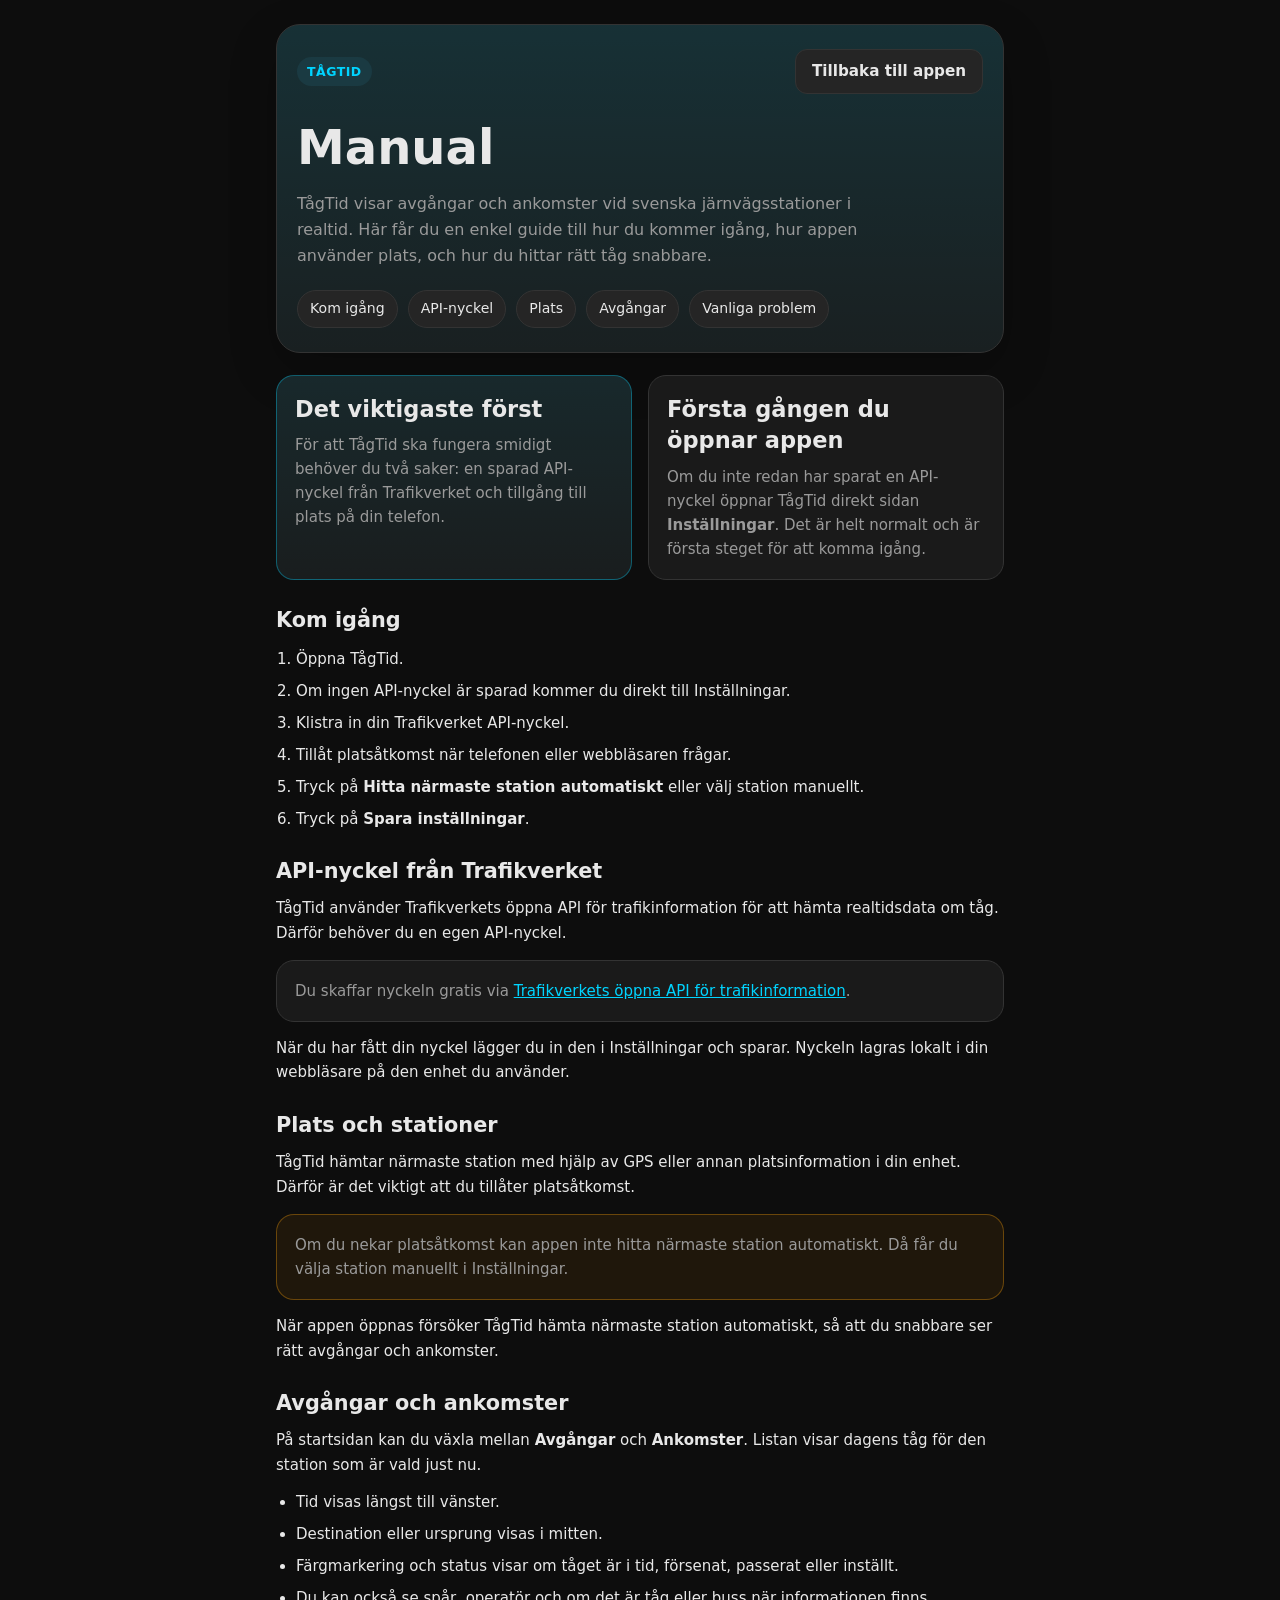
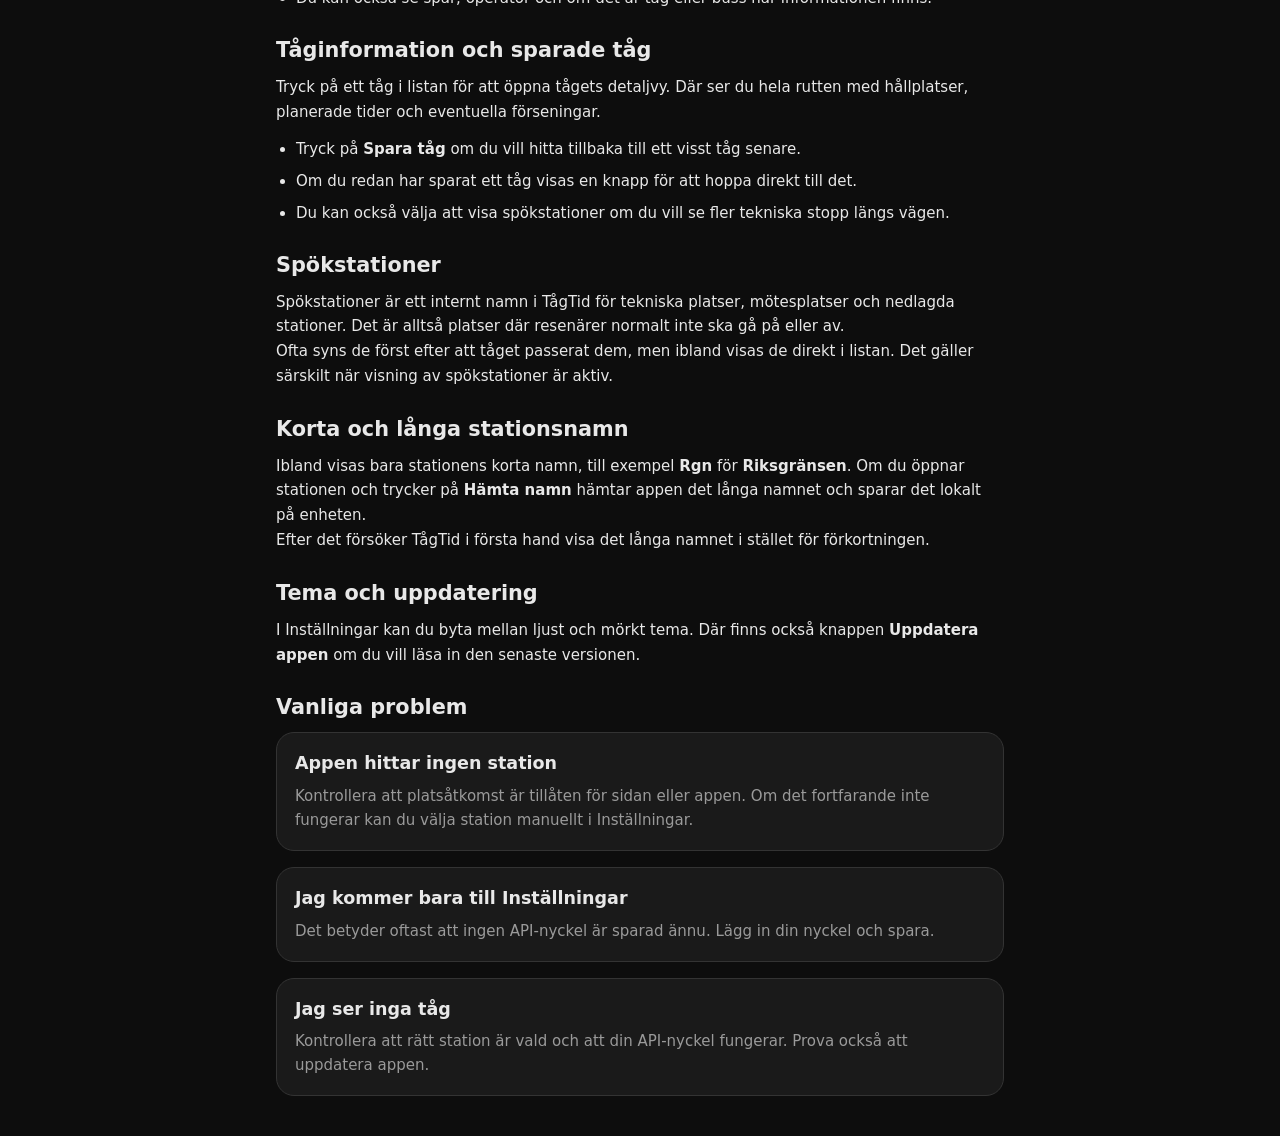
==== manual.html @ 36057214 "Add user manual" ====
<!DOCTYPE html>
<html lang="sv" data-theme="dark">
<head>
  <meta charset="UTF-8">
  <meta name="viewport" content="width=device-width, initial-scale=1, viewport-fit=cover">
  <meta name="theme-color" content="#0d0d0d">
  <meta name="apple-mobile-web-app-capable" content="yes">
  <meta name="apple-mobile-web-app-status-bar-style" content="black-translucent">
  <meta name="apple-mobile-web-app-title" content="TågTid Manual">
  <meta name="description" content="Manual för TågTid">
  <title>TågTid Manual</title>
  <link rel="manifest" href="manifest.json">
  <link rel="icon" href="icons/icon-512.png" type="image/png">
  <link rel="apple-touch-icon" href="icons/apple-touch-icon.png">
  <link rel="stylesheet" href="css/main.css">
</head>
<body class="manual-page">
  <div class="manual-shell">
    <header class="manual-hero">
      <div class="manual-hero-top">
        <span class="manual-kicker">TågTid</span>
        <a class="btn btn-secondary manual-back" href="index.html#/">Tillbaka till appen</a>
      </div>

      <div class="manual-hero-copy">
        <h1>Manual</h1>
        <p>
          TågTid visar avgångar och ankomster vid svenska järnvägsstationer i realtid.
          Här får du en enkel guide till hur du kommer igång, hur appen använder plats,
          och hur du hittar rätt tåg snabbare.
        </p>
      </div>

      <nav class="manual-jump-links" aria-label="Snabblänkar">
        <a href="#kom-igang">Kom igång</a>
        <a href="#api-nyckel">API-nyckel</a>
        <a href="#plats">Plats</a>
        <a href="#avgangar">Avgångar</a>
        <a href="#problem">Vanliga problem</a>
      </nav>
    </header>

    <main class="manual-content">
      <section class="manual-grid">
        <article class="manual-card manual-card-accent">
          <h2>Det viktigaste först</h2>
          <p>
            För att TågTid ska fungera smidigt behöver du två saker:
            en sparad API-nyckel från Trafikverket och tillgång till plats på din telefon.
          </p>
        </article>

        <article class="manual-card">
          <h2>Första gången du öppnar appen</h2>
          <p>
            Om du inte redan har sparat en API-nyckel öppnar TågTid direkt sidan
            <strong>Inställningar</strong>. Det är helt normalt och är första steget för att komma igång.
          </p>
        </article>
      </section>

      <section id="kom-igang" class="manual-section">
        <h2>Kom igång</h2>
        <ol class="manual-steps">
          <li>Öppna TågTid.</li>
          <li>Om ingen API-nyckel är sparad kommer du direkt till Inställningar.</li>
          <li>Klistra in din Trafikverket API-nyckel.</li>
          <li>Tillåt platsåtkomst när telefonen eller webbläsaren frågar.</li>
          <li>Tryck på <strong>Hitta närmaste station automatiskt</strong> eller välj station manuellt.</li>
          <li>Tryck på <strong>Spara inställningar</strong>.</li>
        </ol>
      </section>

      <section id="api-nyckel" class="manual-section">
        <h2>API-nyckel från Trafikverket</h2>
        <p>
          TågTid använder Trafikverkets öppna API för trafikinformation för att hämta realtidsdata om tåg.
          Därför behöver du en egen API-nyckel.
        </p>
        <div class="manual-note">
          <p>
            Du skaffar nyckeln gratis via
            <a href="https://www.trafikverket.se/e-tjanster/trafikverkets-oppna-api-for-trafikinformation/" target="_blank" rel="noopener">Trafikverkets öppna API för trafikinformation</a>.
          </p>
        </div>
        <p>
          När du har fått din nyckel lägger du in den i Inställningar och sparar.
          Nyckeln lagras lokalt i din webbläsare på den enhet du använder.
        </p>
      </section>

      <section id="plats" class="manual-section">
        <h2>Plats och stationer</h2>
        <p>
          TågTid hämtar närmaste station med hjälp av GPS eller annan platsinformation i din enhet.
          Därför är det viktigt att du tillåter platsåtkomst.
        </p>
        <div class="manual-note manual-note-warn">
          <p>
            Om du nekar platsåtkomst kan appen inte hitta närmaste station automatiskt.
            Då får du välja station manuellt i Inställningar.
          </p>
        </div>
        <p>
          När appen öppnas försöker TågTid hämta närmaste station automatiskt,
          så att du snabbare ser rätt avgångar och ankomster.
        </p>
      </section>

      <section id="avgangar" class="manual-section">
        <h2>Avgångar och ankomster</h2>
        <p>
          På startsidan kan du växla mellan <strong>Avgångar</strong> och <strong>Ankomster</strong>.
          Listan visar dagens tåg för den station som är vald just nu.
        </p>
        <ul class="manual-list">
          <li>Tid visas längst till vänster.</li>
          <li>Destination eller ursprung visas i mitten.</li>
          <li>Färgmarkering och status visar om tåget är i tid, försenat, passerat eller inställt.</li>
          <li>Du kan också se spår, operatör och om det är tåg eller buss när informationen finns.</li>
        </ul>
      </section>

      <section id="tag-info" class="manual-section">
        <h2>Tåginformation och sparade tåg</h2>
        <p>
          Tryck på ett tåg i listan för att öppna tågets detaljvy. Där ser du hela rutten med hållplatser,
          planerade tider och eventuella förseningar.
        </p>
        <ul class="manual-list">
          <li>Tryck på <strong>Spara tåg</strong> om du vill hitta tillbaka till ett visst tåg senare.</li>
          <li>Om du redan har sparat ett tåg visas en knapp för att hoppa direkt till det.</li>
          <li>Du kan också välja att visa spökstationer om du vill se fler tekniska stopp längs vägen.</li>
        </ul>
      </section>

      <section id="spokstationer" class="manual-section">
        <h2>Spökstationer</h2>
        <p>
          Spökstationer är ett internt namn i TågTid för tekniska platser, mötesplatser och nedlagda stationer.
          Det är alltså platser där resenärer normalt inte ska gå på eller av.
        </p>
        <p>
          Ofta syns de först efter att tåget passerat dem, men ibland visas de direkt i listan.
          Det gäller särskilt när visning av spökstationer är aktiv.
        </p>
      </section>

      <section id="stationsnamn" class="manual-section">
        <h2>Korta och långa stationsnamn</h2>
        <p>
          Ibland visas bara stationens korta namn, till exempel <strong>Rgn</strong> för <strong>Riksgränsen</strong>.
          Om du öppnar stationen och trycker på <strong>Hämta namn</strong> hämtar appen det långa namnet
          och sparar det lokalt på enheten.
        </p>
        <p>
          Efter det försöker TågTid i första hand visa det långa namnet i stället för förkortningen.
        </p>
      </section>

      <section id="tema" class="manual-section">
        <h2>Tema och uppdatering</h2>
        <p>
          I Inställningar kan du byta mellan ljust och mörkt tema. Där finns också knappen
          <strong>Uppdatera appen</strong> om du vill läsa in den senaste versionen.
        </p>
      </section>

      <section id="problem" class="manual-section">
        <h2>Vanliga problem</h2>
        <div class="manual-faq">
          <article class="manual-card">
            <h3>Appen hittar ingen station</h3>
            <p>
              Kontrollera att platsåtkomst är tillåten för sidan eller appen.
              Om det fortfarande inte fungerar kan du välja station manuellt i Inställningar.
            </p>
          </article>

          <article class="manual-card">
            <h3>Jag kommer bara till Inställningar</h3>
            <p>
              Det betyder oftast att ingen API-nyckel är sparad ännu. Lägg in din nyckel och spara.
            </p>
          </article>

          <article class="manual-card">
            <h3>Jag ser inga tåg</h3>
            <p>
              Kontrollera att rätt station är vald och att din API-nyckel fungerar. Prova också att uppdatera appen.
            </p>
          </article>
        </div>
      </section>
    </main>
  </div>
</body>
</html>
---- css/main.css ----
/* --- Custom properties — dark theme default (inspirerat av dark-theme.css) --- */
:root {
  --bg: #0d0d0d;
  --surface: #1a1a1a;
  --surface2: #252525;
  --ink: #e8e8e8;
  --muted: #9a9a9a;
  --border: #333333;
  --accent: #00d4ff;
  --accent-soft: #1a3a42;
  --green: #22c55e;
  --yellow: #f59e0b;
  --red: #ef4444;
  --radius: 12px;
  --header-h: 56px;
}

[data-theme="light"] {
  --bg: #f0f2f5;
  --surface: #ffffff;
  --surface2: #e8eaed;
  --ink: #1a1a1a;
  --muted: #666666;
  --border: #e0e0e0;
  --accent: #0099bb;
  --accent-soft: #dff4fb;
  --green: #16a34a;
  --yellow: #d97706;
  --red: #dc2626;
}

/* --- Reset --- */
*, *::before, *::after { box-sizing: border-box; margin: 0; padding: 0; }
html, body { height: 100%; }

body {
  font-family: "Segoe UI", system-ui, sans-serif;
  background: var(--bg);
  color: var(--ink);
  font-size: 15px;
  line-height: 1.4;
  -webkit-font-smoothing: antialiased;
}

/* --- App shell --- */
#app {
  display: flex;
  flex-direction: column;
  height: 100dvh;
  max-width: 640px;
  margin: 0 auto;
}

/* --- Header --- */
#app-header {
  display: flex;
  align-items: center;
  gap: 8px;
  height: var(--header-h);
  padding: 0 12px;
  background: var(--surface);
  border-bottom: 1px solid var(--border);
  flex-shrink: 0;
}

#header-title {
  flex: 1;
  font-size: 1.1rem;
  font-weight: 600;
  color: var(--accent);
  overflow: hidden;
  text-overflow: ellipsis;
  white-space: nowrap;
}

.icon-btn {
  background: none;
  border: none;
  color: var(--accent);
  cursor: pointer;
  padding: 8px;
  border-radius: 8px;
  display: flex;
  align-items: center;
  justify-content: center;
  flex-shrink: 0;
  transition: background 0.15s;
}
.icon-btn:hover { background: var(--accent-soft); }
.icon-btn[hidden] { display: none; }

/* --- Views --- */
main {
  flex: 1;
  overflow: hidden;
  position: relative;
}
.view {
  display: none;
  flex-direction: column;
  height: 100%;
  overflow-y: auto;
}
.view.active { display: flex; }

/* --- Tabs --- */
.tabs {
  display: flex;
  background: var(--surface);
  border-bottom: 1px solid var(--border);
  flex-shrink: 0;
}
.tab {
  flex: 1;
  padding: 13px 8px;
  background: none;
  border: none;
  border-bottom: 3px solid transparent;
  color: var(--muted);
  font-size: 0.95rem;
  font-weight: 500;
  cursor: pointer;
  transition: color 0.15s, border-color 0.15s;
  font-family: inherit;
}
.tab.active {
  color: var(--accent);
  border-bottom-color: var(--accent);
}

/* --- Ghost station bar --- */
.ghost-bar {
  display: flex;
  align-items: center;
  gap: 8px;
  padding: 6px 14px;
  background: var(--surface);
  border-bottom: 1px solid var(--border);
  flex-shrink: 0;
}
.btn-ghost {
  background: none;
  border: 1px solid var(--border);
  border-radius: 20px;
  color: var(--muted);
  font-size: 0.78rem;
  font-weight: 600;
  padding: 3px 10px;
  cursor: pointer;
  font-family: inherit;
  transition: color 0.15s, border-color 0.15s, background 0.15s;
}
.btn-ghost:hover { border-color: var(--accent); color: var(--accent); }
.btn-ghost.ghost-active {
  border-color: var(--accent);
  color: var(--accent);
  background: var(--accent-soft);
}
.ghost-info {
  width: 18px;
  height: 18px;
  border-radius: 50%;
  border: 1px solid var(--muted);
  color: var(--muted);
  font-size: 0.72rem;
  font-weight: 700;
  display: flex;
  align-items: center;
  justify-content: center;
  cursor: help;
  flex-shrink: 0;
  position: relative;
}
.ghost-info:hover::after {
  content: attr(title);
  position: absolute;
  top: calc(100% + 6px);
  left: 0;
  background: var(--surface2);
  border: 1px solid var(--border);
  border-radius: 8px;
  padding: 8px 12px;
  font-size: 0.8rem;
  color: var(--ink);
  white-space: normal;
  width: 240px;
  line-height: 1.4;
  z-index: 30;
  box-shadow: 0 4px 16px rgba(0,0,0,0.3);
  font-weight: 400;
}

/* --- Train list --- */
#train-list {
  list-style: none;
  flex: 1;
}

.train-item {
  display: grid;
  grid-template-columns: 58px 1fr auto;
  align-items: center;
  gap: 10px;
  padding: 12px 16px;
  border-bottom: 1px solid var(--border);
  border-left: 4px solid transparent;
  cursor: pointer;
  transition: background 0.1s;
}
.train-item:hover { background: var(--surface2); }
.train-item:active { background: var(--surface); }

.train-item[data-status="ontime"]    { border-left-color: var(--green); }
.train-item[data-status="delayed"]   { border-left-color: var(--yellow); }
.train-item[data-status="cancelled"] { border-left-color: var(--red); opacity: 0.6; }
.train-item[data-status="passed"]    { border-left-color: var(--muted); opacity: 0.45; }

.train-time {
  font-size: 1.15rem;
  font-weight: 700;
  font-variant-numeric: tabular-nums;
  color: var(--ink);
  line-height: 1;
}
.train-info {
  display: flex;
  flex-direction: column;
  gap: 3px;
  min-width: 0;
}
.train-id {
  font-size: 0.78rem;
  color: var(--muted);
  font-weight: 500;
}
.train-dir {
  font-size: 0.95rem;
  font-weight: 500;
  overflow: hidden;
  text-overflow: ellipsis;
  white-space: nowrap;
}
.train-status { text-align: right; }

/* --- Status badges --- */
.badge {
  display: inline-block;
  padding: 3px 8px;
  border-radius: 20px;
  font-size: 0.76rem;
  font-weight: 600;
  white-space: nowrap;
}
.badge.ontime    { background: rgba(34,197,94,.15);  color: var(--green); }
.badge.delayed   { background: rgba(245,158,11,.15); color: var(--yellow); }
.badge.cancelled { background: rgba(239,68,68,.15);  color: var(--red); }
.badge.passed    { background: rgba(154,154,154,.15);color: var(--muted); }

/* --- Last updated bar --- */
#last-updated {
  padding: 7px 16px;
  font-size: 0.78rem;
  color: var(--muted);
  text-align: center;
  border-top: 1px solid var(--border);
  flex-shrink: 0;
}

/* --- Train detail view --- */
#train-detail-header {
  padding: 16px;
  background: var(--surface);
  border-bottom: 1px solid var(--border);
  flex-shrink: 0;
}
.detail-train-id {
  font-size: 0.82rem;
  color: var(--muted);
  margin-bottom: 4px;
}
.detail-route {
  font-size: 1.05rem;
  font-weight: 600;
}

/* --- Stop list --- */
#train-stops {
  list-style: none;
  padding: 8px 0;
  flex: 1;
}

.stop-item {
  display: grid;
  grid-template-columns: 40px 1fr auto;
  align-items: center;
  gap: 4px;
  padding: 10px 16px;
  position: relative;
}
/* Connecting line */
.stop-item::before {
  content: '';
  position: absolute;
  left: 27px;
  top: 0;
  bottom: 0;
  width: 2px;
  background: var(--border);
}
.stop-item:first-child::before { top: 50%; }
.stop-item:last-child::before  { bottom: 50%; }

.stop-dot {
  width: 12px;
  height: 12px;
  border-radius: 50%;
  border: 2px solid var(--accent);
  background: var(--bg);
  z-index: 1;
  justify-self: center;
}
.stop-item.passed .stop-dot    { background: var(--accent); }
.stop-item.delayed .stop-dot   { border-color: var(--yellow); }
.stop-item.cancelled .stop-dot { border-color: var(--red); background: rgba(239,68,68,.2); }

.stop-name {
  font-size: 0.95rem;
  font-weight: 500;
  overflow: hidden;
  text-overflow: ellipsis;
  white-space: nowrap;
}
.stop-item.passed    .stop-name { color: var(--muted); }
.stop-item.cancelled .stop-name { color: var(--muted); text-decoration: line-through; }
.stop-item.delayed              { background: rgba(245,158,11,.05); }
.stop-item.cancelled            { background: rgba(239,68,68,.05); }

.stop-times {
  display: flex;
  flex-direction: row;
  align-items: center;
  gap: 4px;
  white-space: nowrap;
}
.stop-time {
  font-size: 0.88rem;
  font-variant-numeric: tabular-nums;
}
.stop-time.delayed { color: var(--yellow); font-weight: 600; }
.stop-time.actual  { color: var(--green); }
.stop-planned {
  font-size: 0.82rem;
  color: var(--muted);
  text-decoration: line-through;
  font-variant-numeric: tabular-nums;
}
.stop-arrow {
  font-size: 0.7rem;
  color: var(--muted);
}
.stop-latebadge {
  font-size: 0.72rem;
  font-weight: 700;
  color: var(--yellow);
  background: rgba(245,158,11,.15);
  padding: 1px 5px;
  border-radius: 10px;
}

/* --- Settings view --- */
.settings-scroll {
  flex: 1;
  overflow-y: auto;
  padding: 20px 16px;
  display: flex;
  flex-direction: column;
  gap: 24px;
}
.settings-group {
  display: flex;
  flex-direction: column;
  gap: 8px;
}
.settings-label {
  font-size: 0.78rem;
  font-weight: 700;
  color: var(--muted);
  text-transform: uppercase;
  letter-spacing: 0.6px;
}
.settings-hint {
  font-size: 0.8rem;
  color: var(--muted);
}
.settings-hint a { color: var(--accent); }

.settings-input {
  width: 100%;
  padding: 10px 12px;
  background: var(--surface);
  border: 1px solid var(--border);
  border-radius: var(--radius);
  color: var(--ink);
  font-size: 0.95rem;
  outline: none;
  font-family: inherit;
  transition: border-color 0.15s;
}
.settings-input:focus { border-color: var(--accent); }

.station-search-wrap { position: relative; }

#station-suggestions {
  position: absolute;
  top: calc(100% + 2px);
  left: 0;
  right: 0;
  background: var(--surface2);
  border: 1px solid var(--border);
  border-radius: var(--radius);
  list-style: none;
  display: none;
  z-index: 20;
  max-height: 240px;
  overflow-y: auto;
  box-shadow: 0 8px 24px rgba(0,0,0,0.3);
}
#station-suggestions li {
  padding: 10px 14px;
  cursor: pointer;
  font-size: 0.95rem;
  border-bottom: 1px solid var(--border);
  transition: background 0.1s;
}
#station-suggestions li:last-child { border-bottom: none; }
#station-suggestions li:hover { background: var(--accent-soft); color: var(--accent); }

#selected-station {
  font-size: 0.85rem;
  color: var(--accent);
  min-height: 20px;
}

.btn {
  padding: 11px 16px;
  border-radius: var(--radius);
  border: none;
  font-size: 0.95rem;
  font-weight: 600;
  cursor: pointer;
  font-family: inherit;
  transition: opacity 0.15s;
  text-align: center;
}
.btn:disabled { opacity: 0.5; cursor: not-allowed; }
.btn-primary   { background: var(--accent); color: #0d0d0d; }
.btn-secondary { background: var(--surface2); color: var(--ink); border: 1px solid var(--border); }
.btn:hover:not(:disabled) { opacity: 0.85; }

.theme-row {
  display: flex;
  justify-content: space-between;
  align-items: center;
  font-size: 0.95rem;
}

/* --- Empty / loading / error states --- */
.state-msg {
  padding: 40px 20px;
  text-align: center;
  color: var(--muted);
  font-size: 0.95rem;
  list-style: none;
}
.state-msg.is-error { color: var(--red); }
.state-msg a,
.state-msg button {
  display: inline-block;
  margin-top: 14px;
  padding: 8px 18px;
  background: var(--surface2);
  border: 1px solid var(--border);
  border-radius: 8px;
  color: var(--ink);
  text-decoration: none;
  cursor: pointer;
  font-size: 0.9rem;
  font-family: inherit;
}

/* --- Toast --- */
#toast {
  position: fixed;
  bottom: 24px;
  left: 50%;
  transform: translateX(-50%) translateY(100px);
  background: var(--surface2);
  border: 1px solid var(--border);
  color: var(--ink);
  padding: 10px 22px;
  border-radius: 24px;
  font-size: 0.88rem;
  box-shadow: 0 4px 20px rgba(0,0,0,0.4);
  transition: transform 0.25s ease;
  z-index: 100;
  white-space: nowrap;
  pointer-events: none;
}
#toast.show { transform: translateX(-50%) translateY(0); }

/* --- Scrollbar styling --- */
::-webkit-scrollbar { width: 5px; }
::-webkit-scrollbar-track { background: transparent; }
::-webkit-scrollbar-thumb { background: var(--border); border-radius: 3px; }

/* --- Action pill buttons (shared by detail-actions and station-action-bar) --- */
.btn-action {
  background: none;
  border: 1px solid var(--border);
  border-radius: 20px;
  color: var(--muted);
  font-size: 0.78rem;
  font-weight: 600;
  padding: 3px 10px;
  cursor: pointer;
  font-family: inherit;
  transition: color 0.15s, border-color 0.15s, background 0.15s;
  white-space: nowrap;
}
.btn-action:hover:not(:disabled) { border-color: var(--accent); color: var(--accent); }
.btn-action:disabled { opacity: 0.5; cursor: default; }
.btn-action-accent {
  border-color: var(--accent);
  color: var(--accent);
  background: var(--accent-soft);
}

/* --- Detail actions bar (train view) --- */
.detail-actions {
  display: flex;
  align-items: center;
  gap: 8px;
  padding: 6px 14px;
  background: var(--surface);
  border-bottom: 1px solid var(--border);
  flex-shrink: 0;
}

/* --- Station action bar (temp station view) --- */
#station-action-bar {
  display: flex;
  align-items: center;
  gap: 8px;
  padding: 6px 14px;
  background: var(--surface);
  border-bottom: 1px solid var(--border);
  flex-shrink: 0;
}
#station-action-bar[hidden] { display: none; }

/* --- Train meta row (operator, track, traffic type) --- */
.train-meta {
  font-size: 0.75rem;
  color: var(--muted);
  overflow: hidden;
  text-overflow: ellipsis;
  white-space: nowrap;
}

/* --- Clickable stop items --- */
.stop-item { cursor: pointer; }
.stop-item:hover { background: var(--surface2); }

/* --- Static manual page --- */
.manual-page {
  min-height: 100dvh;
}

.manual-shell {
  max-width: 760px;
  margin: 0 auto;
  padding: 24px 16px 40px;
}

.manual-hero {
  background:
    linear-gradient(180deg, rgba(0,212,255,0.12), rgba(0,212,255,0.03)),
    var(--surface);
  border: 1px solid var(--border);
  border-radius: 24px;
  padding: 24px 20px;
  box-shadow: 0 18px 48px rgba(0,0,0,0.22);
}

.manual-hero-top {
  display: flex;
  justify-content: space-between;
  align-items: center;
  gap: 12px;
  margin-bottom: 20px;
}

.manual-kicker {
  display: inline-flex;
  align-items: center;
  padding: 6px 10px;
  border-radius: 999px;
  background: var(--accent-soft);
  color: var(--accent);
  font-size: 0.78rem;
  font-weight: 700;
  letter-spacing: 0.04em;
  text-transform: uppercase;
}

.manual-back {
  text-decoration: none;
}

.manual-hero-copy h1 {
  font-size: clamp(1.9rem, 6vw, 3rem);
  color: var(--ink);
  margin-bottom: 10px;
}

.manual-hero-copy p {
  max-width: 58ch;
  color: var(--muted);
  font-size: 1rem;
  line-height: 1.6;
}

.manual-jump-links {
  display: flex;
  flex-wrap: wrap;
  gap: 10px;
  margin-top: 22px;
}

.manual-jump-links a {
  text-decoration: none;
  color: var(--ink);
  background: var(--surface2);
  border: 1px solid var(--border);
  border-radius: 999px;
  padding: 8px 12px;
  font-size: 0.88rem;
}

.manual-content {
  margin-top: 22px;
}

.manual-grid,
.manual-faq {
  display: grid;
  gap: 16px;
}

.manual-grid {
  grid-template-columns: repeat(auto-fit, minmax(220px, 1fr));
}

.manual-section {
  margin-top: 26px;
}

.manual-section h2 {
  font-size: 1.3rem;
  margin-bottom: 10px;
  color: var(--ink);
}

.manual-section p {
  color: var(--ink);
  line-height: 1.65;
}

.manual-card,
.manual-note {
  background: var(--surface);
  border: 1px solid var(--border);
  border-radius: 18px;
  padding: 18px;
}

.manual-card h2,
.manual-card h3 {
  margin-bottom: 8px;
}

.manual-card p,
.manual-note p {
  color: var(--muted);
  line-height: 1.6;
}

.manual-card-accent {
  border-color: rgba(0,212,255,0.35);
  background:
    linear-gradient(180deg, rgba(0,212,255,0.08), rgba(0,212,255,0.02)),
    var(--surface);
}

.manual-note {
  margin: 14px 0;
}

.manual-note a {
  color: var(--accent);
}

.manual-note-warn {
  border-color: rgba(245,158,11,0.35);
  background: rgba(245,158,11,0.08);
}

.manual-list,
.manual-steps {
  padding-left: 20px;
  margin-top: 12px;
  color: var(--ink);
}

.manual-list li,
.manual-steps li {
  margin-bottom: 8px;
  line-height: 1.6;
}

@media (max-width: 640px) {
  .manual-shell {
    padding: 16px 12px 28px;
  }

  .manual-hero {
    padding: 20px 16px;
    border-radius: 20px;
  }

  .manual-hero-top {
    flex-direction: column;
    align-items: stretch;
  }

  .manual-back {
    width: 100%;
  }
}
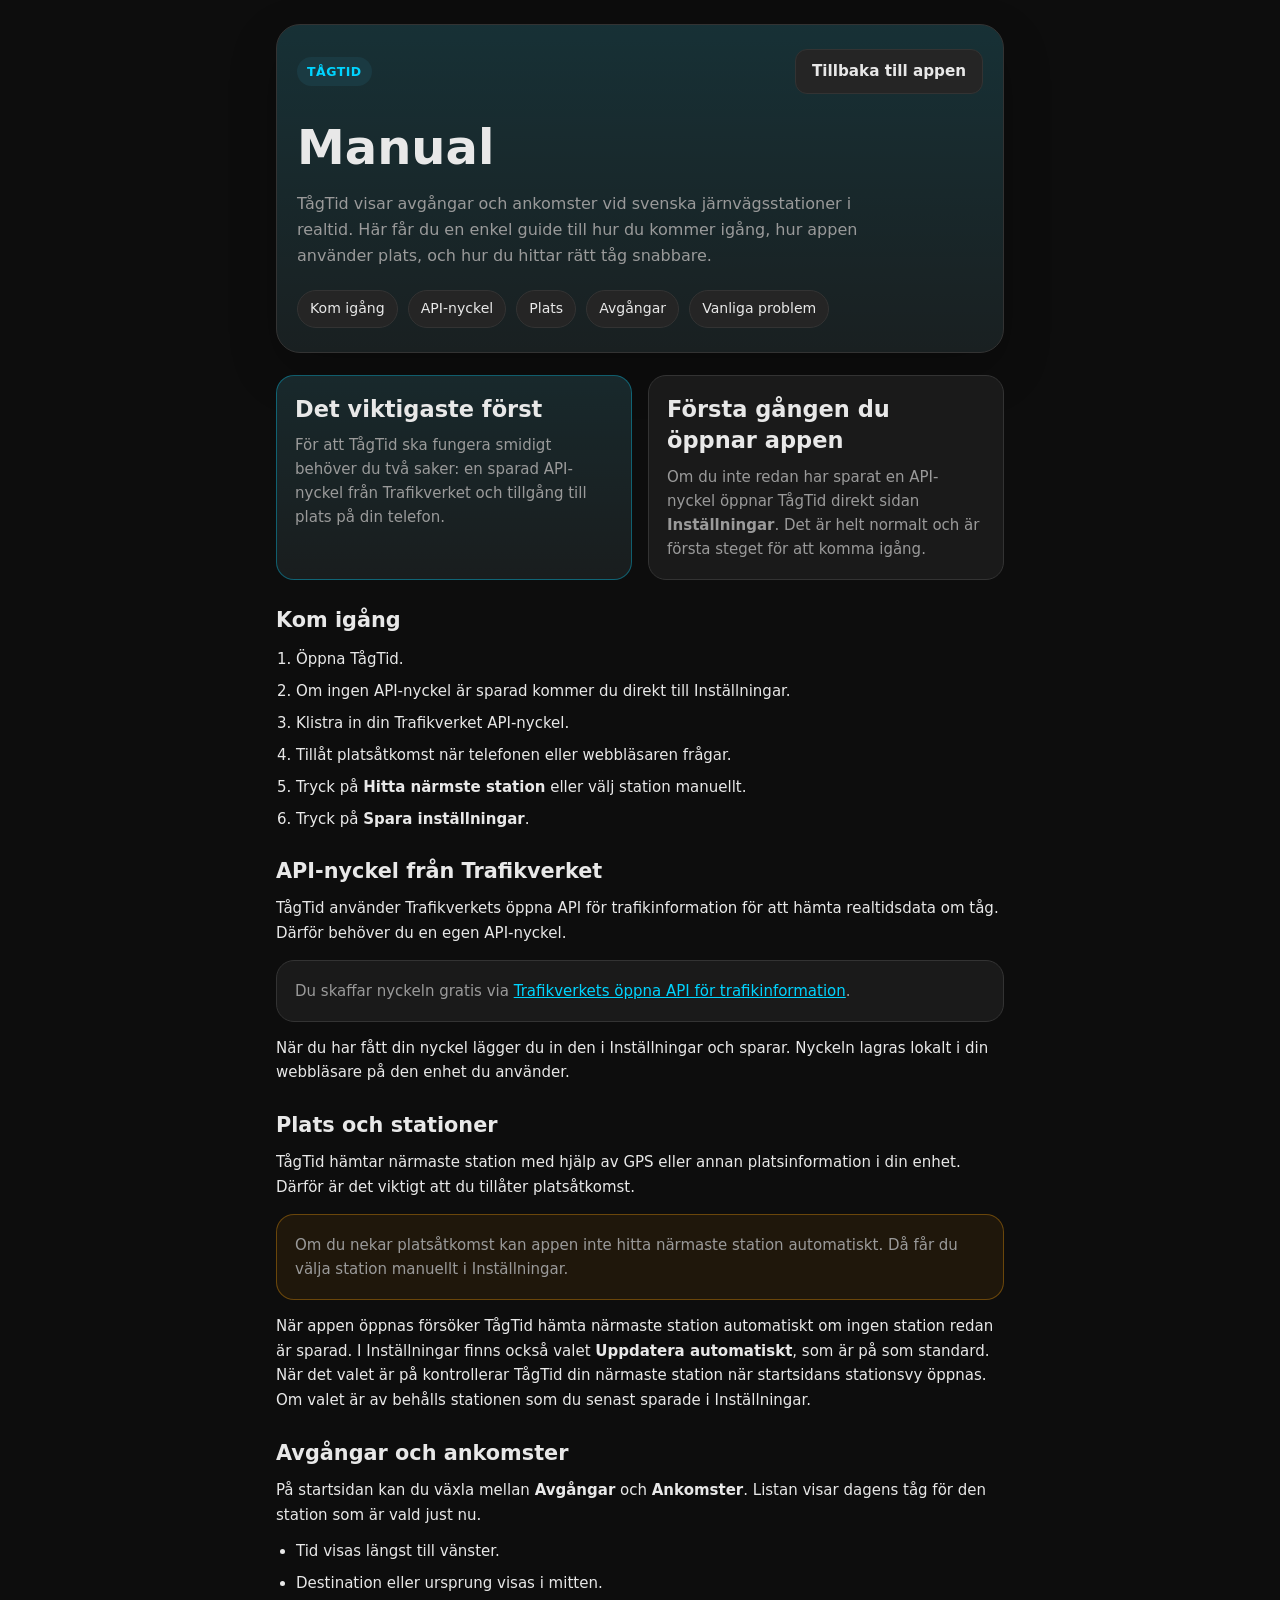
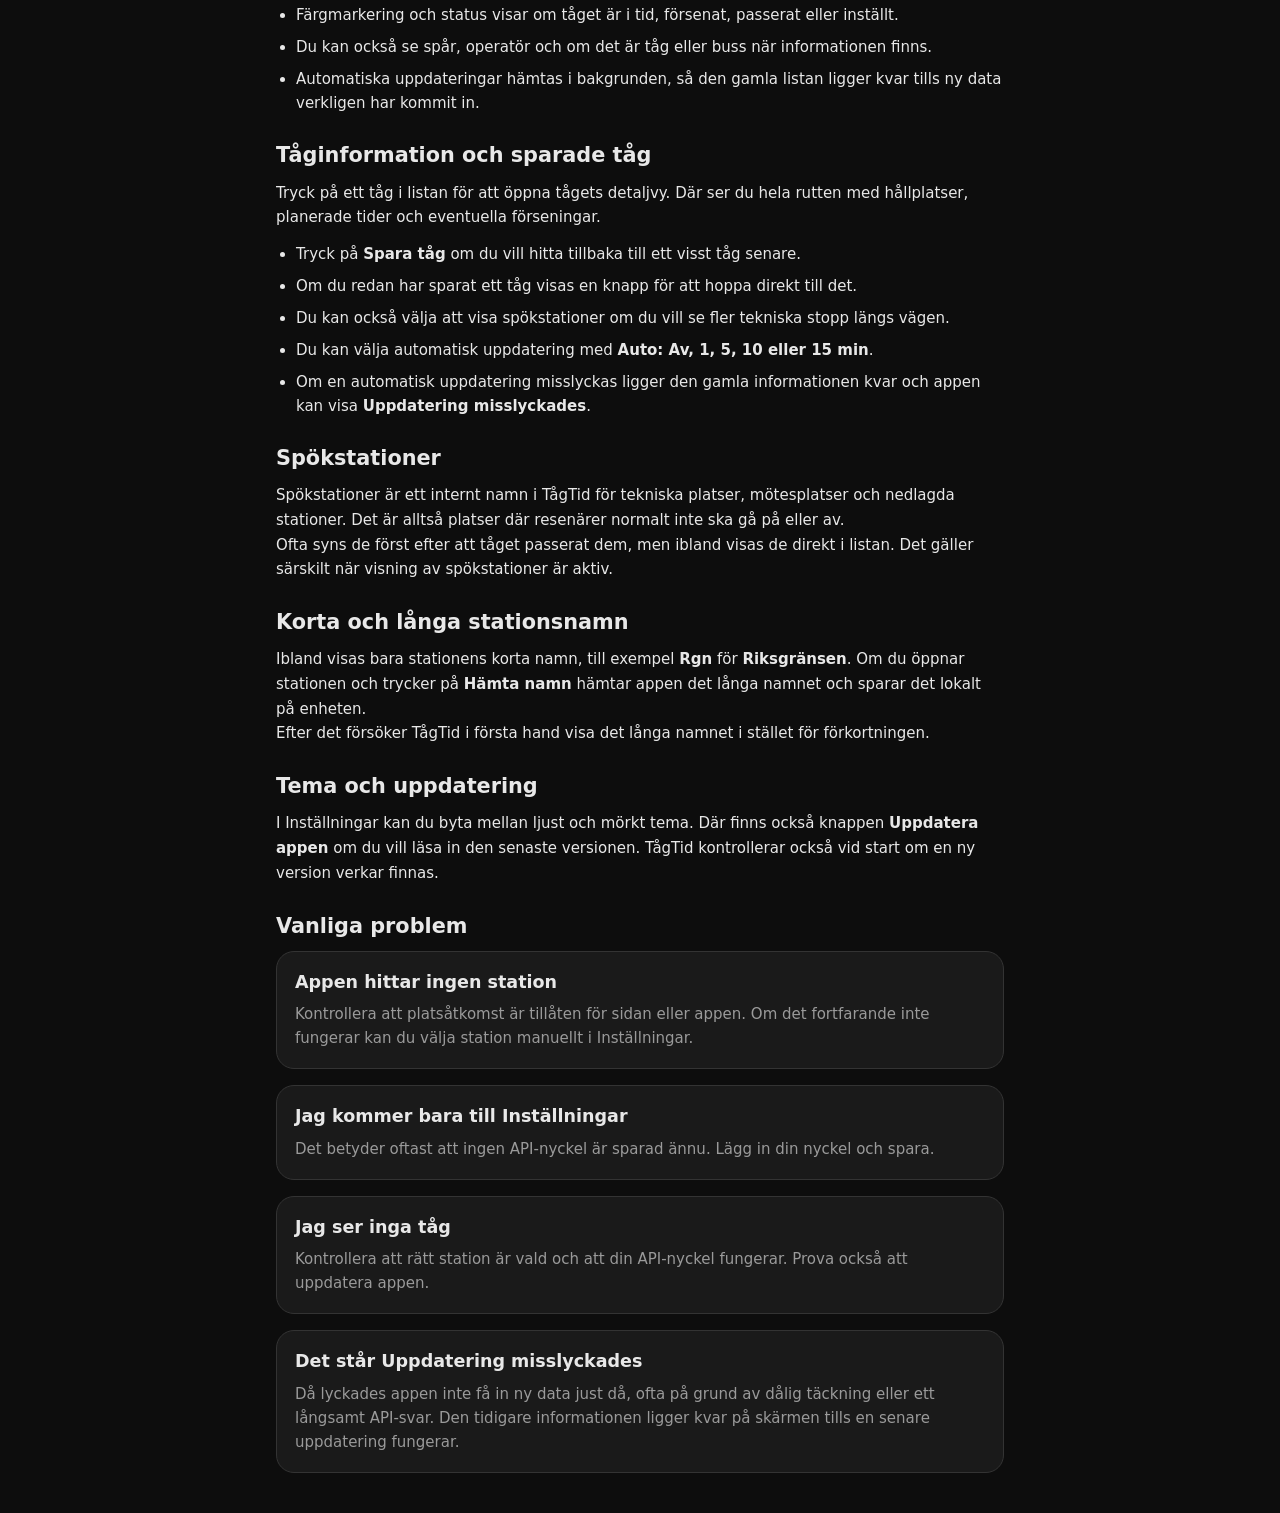
==== commit b75e27df: "Improve refresh controls and update flow" ====
--- a/manual.html
+++ b/manual.html
@@ -66,7 +66,7 @@
           <li>Om ingen API-nyckel är sparad kommer du direkt till Inställningar.</li>
           <li>Klistra in din Trafikverket API-nyckel.</li>
           <li>Tillåt platsåtkomst när telefonen eller webbläsaren frågar.</li>
-          <li>Tryck på <strong>Hitta närmaste station automatiskt</strong> eller välj station manuellt.</li>
+          <li>Tryck på <strong>Hitta närmste station</strong> eller välj station manuellt.</li>
           <li>Tryck på <strong>Spara inställningar</strong>.</li>
         </ol>
       </section>
@@ -102,8 +102,10 @@
           </p>
         </div>
         <p>
-          När appen öppnas försöker TågTid hämta närmaste station automatiskt,
-          så att du snabbare ser rätt avgångar och ankomster.
+          När appen öppnas försöker TågTid hämta närmaste station automatiskt om ingen station redan är sparad.
+          I Inställningar finns också valet <strong>Uppdatera automatiskt</strong>, som är på som standard.
+          När det valet är på kontrollerar TågTid din närmaste station när startsidans stationsvy öppnas.
+          Om valet är av behålls stationen som du senast sparade i Inställningar.
         </p>
       </section>
 
@@ -118,6 +120,7 @@
           <li>Destination eller ursprung visas i mitten.</li>
           <li>Färgmarkering och status visar om tåget är i tid, försenat, passerat eller inställt.</li>
           <li>Du kan också se spår, operatör och om det är tåg eller buss när informationen finns.</li>
+          <li>Automatiska uppdateringar hämtas i bakgrunden, så den gamla listan ligger kvar tills ny data verkligen har kommit in.</li>
         </ul>
       </section>
 
@@ -131,6 +134,8 @@
           <li>Tryck på <strong>Spara tåg</strong> om du vill hitta tillbaka till ett visst tåg senare.</li>
           <li>Om du redan har sparat ett tåg visas en knapp för att hoppa direkt till det.</li>
           <li>Du kan också välja att visa spökstationer om du vill se fler tekniska stopp längs vägen.</li>
+          <li>Du kan välja automatisk uppdatering med <strong>Auto: Av, 1, 5, 10 eller 15 min</strong>.</li>
+          <li>Om en automatisk uppdatering misslyckas ligger den gamla informationen kvar och appen kan visa <strong>Uppdatering misslyckades</strong>.</li>
         </ul>
       </section>
 
@@ -163,6 +168,7 @@
         <p>
           I Inställningar kan du byta mellan ljust och mörkt tema. Där finns också knappen
           <strong>Uppdatera appen</strong> om du vill läsa in den senaste versionen.
+          TågTid kontrollerar också vid start om en ny version verkar finnas.
         </p>
       </section>
 
@@ -188,6 +194,14 @@
             <h3>Jag ser inga tåg</h3>
             <p>
               Kontrollera att rätt station är vald och att din API-nyckel fungerar. Prova också att uppdatera appen.
+            </p>
+          </article>
+
+          <article class="manual-card">
+            <h3>Det står Uppdatering misslyckades</h3>
+            <p>
+              Då lyckades appen inte få in ny data just då, ofta på grund av dålig täckning eller ett långsamt API-svar.
+              Den tidigare informationen ligger kvar på skärmen tills en senare uppdatering fungerar.
             </p>
           </article>
         </div>
--- a/css/main.css
+++ b/css/main.css
@@ -88,6 +88,11 @@
 }
 .icon-btn:hover { background: var(--accent-soft); }
 .icon-btn[hidden] { display: none; }
+.icon-link {
+  text-decoration: none;
+  font-size: 1rem;
+  font-weight: 700;
+}
 
 /* --- Views --- */
 main {
@@ -465,6 +470,25 @@
   font-size: 0.95rem;
 }
 
+.toggle-row {
+  display: flex;
+  align-items: center;
+  justify-content: space-between;
+  gap: 12px;
+  padding: 10px 12px;
+  background: var(--surface);
+  border: 1px solid var(--border);
+  border-radius: var(--radius);
+  font-size: 0.92rem;
+}
+
+.toggle-input {
+  width: 18px;
+  height: 18px;
+  accent-color: var(--accent);
+  flex-shrink: 0;
+}
+
 /* --- Empty / loading / error states --- */
 .state-msg {
   padding: 40px 20px;
@@ -540,11 +564,34 @@
 .detail-actions {
   display: flex;
   align-items: center;
+  flex-wrap: wrap;
   gap: 8px;
   padding: 6px 14px;
   background: var(--surface);
   border-bottom: 1px solid var(--border);
   flex-shrink: 0;
+}
+
+.auto-refresh-group {
+  display: flex;
+  align-items: center;
+  gap: 8px;
+  flex-wrap: wrap;
+}
+
+.auto-refresh-label {
+  font-size: 0.76rem;
+  font-weight: 700;
+  color: var(--muted);
+  text-transform: uppercase;
+  letter-spacing: 0.05em;
+}
+
+.auto-refresh-options {
+  display: flex;
+  align-items: center;
+  gap: 6px;
+  flex-wrap: wrap;
 }
 
 /* --- Station action bar (temp station view) --- */
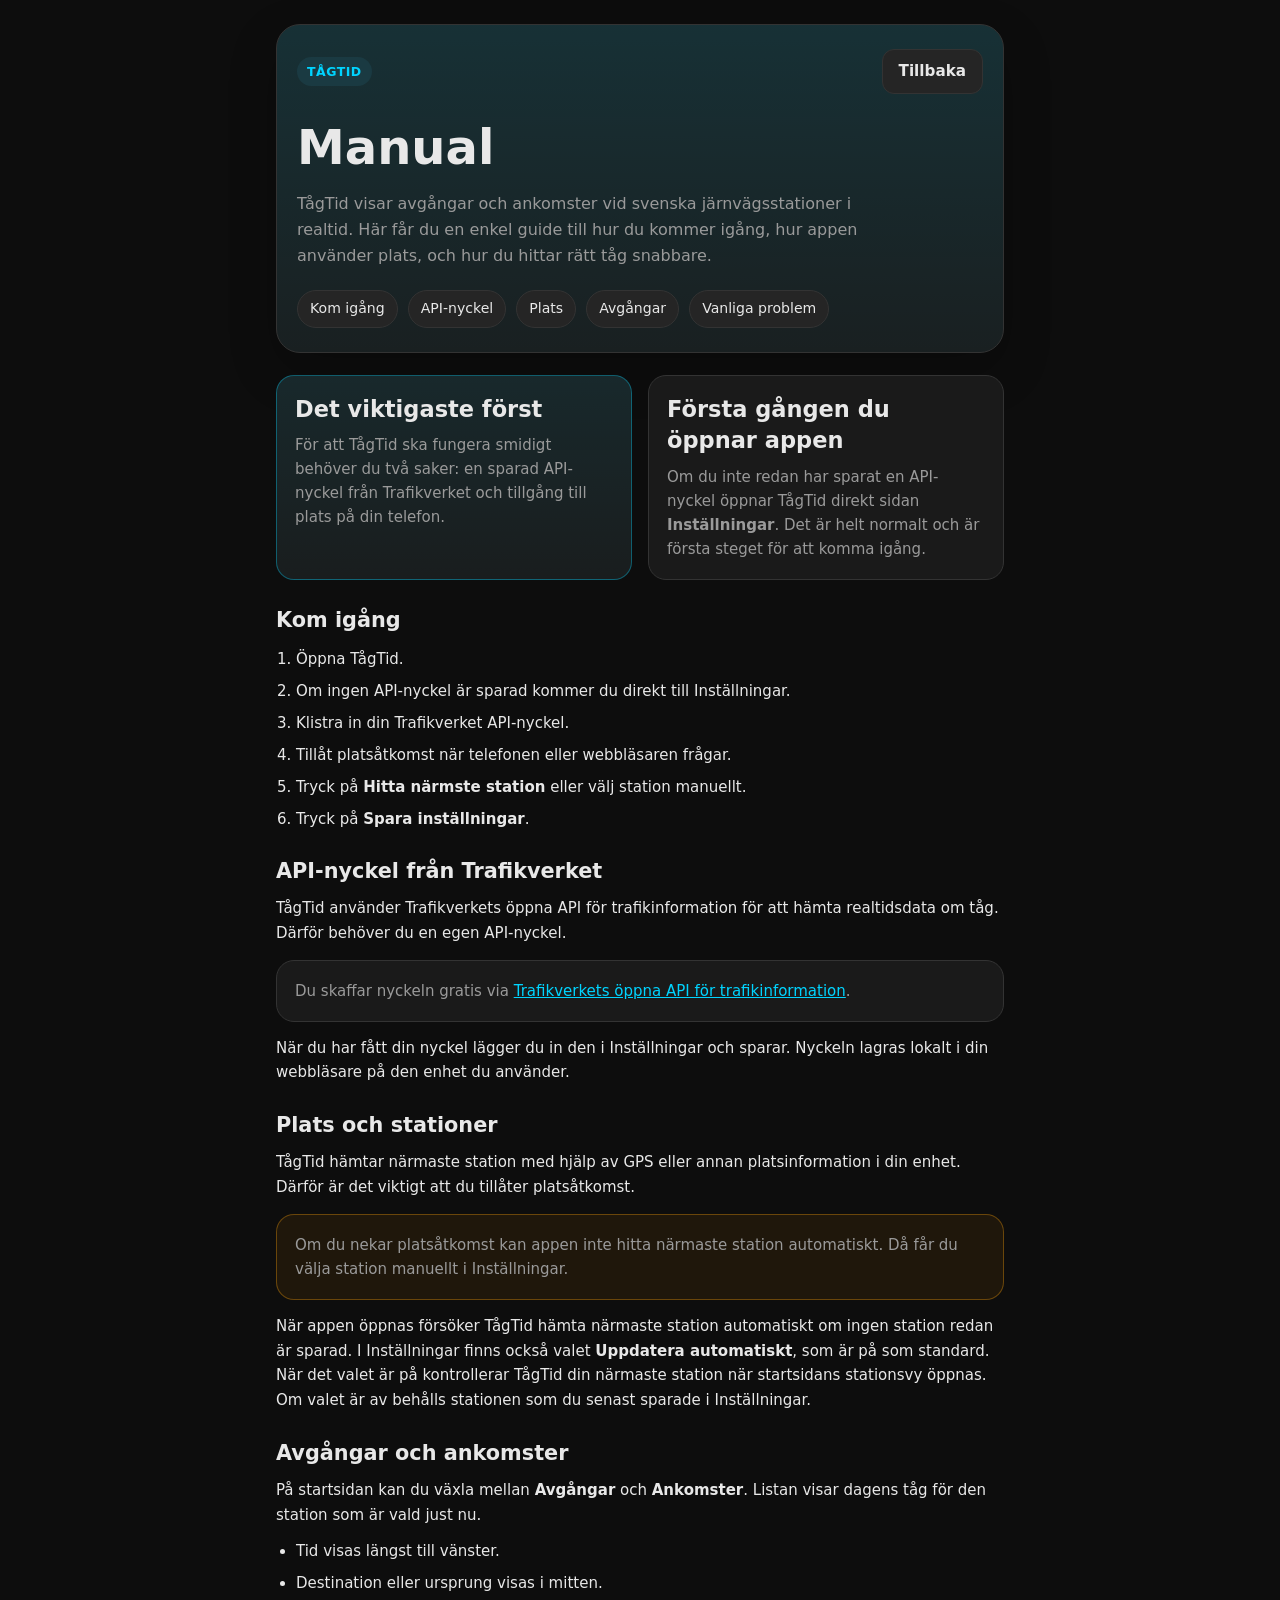
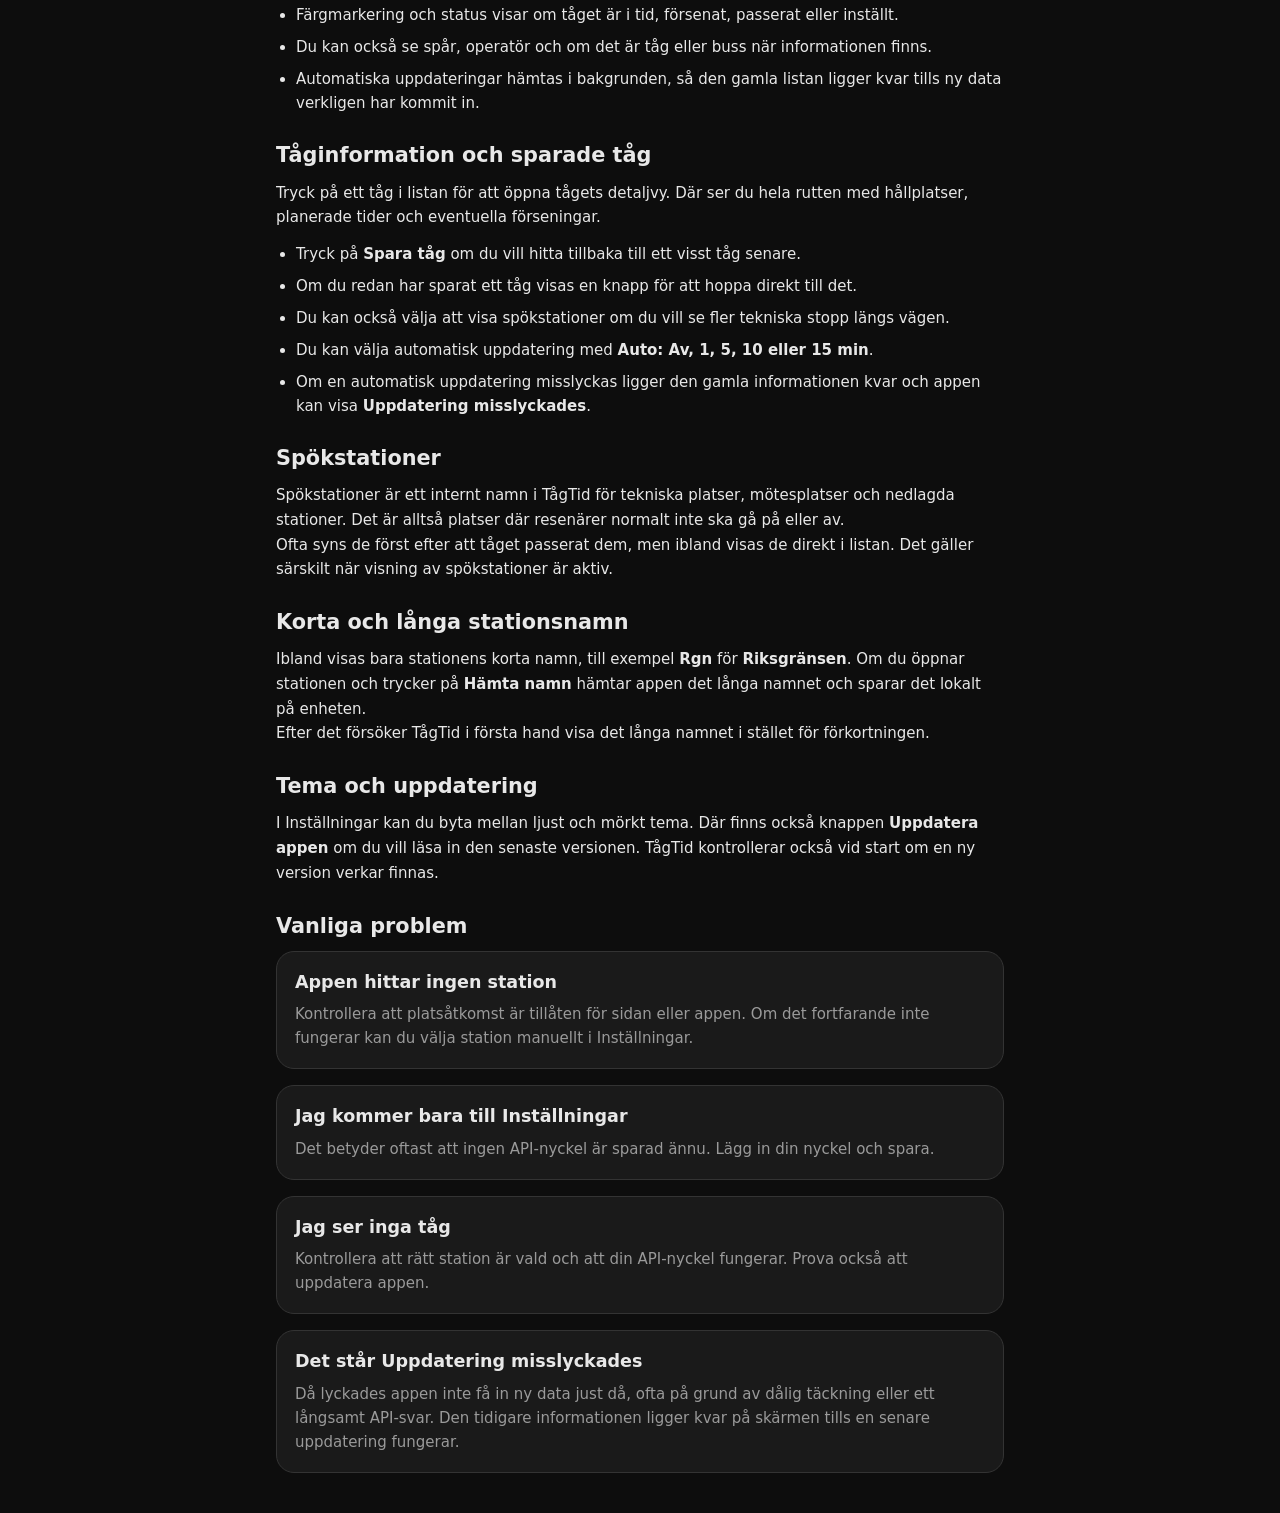
==== commit ea9b92a8: "Refine manual back link and stop markers" ====
--- a/manual.html
+++ b/manual.html
@@ -19,7 +19,7 @@
     <header class="manual-hero">
       <div class="manual-hero-top">
         <span class="manual-kicker">TågTid</span>
-        <a class="btn btn-secondary manual-back" href="index.html#/">Tillbaka till appen</a>
+        <a class="btn btn-secondary manual-back" href="index.html#/" id="manual-back-link">Tillbaka</a>
       </div>
 
       <div class="manual-hero-copy">
@@ -208,5 +208,16 @@
       </section>
     </main>
   </div>
+  <script>
+    const backLink = document.getElementById('manual-back-link');
+    if (backLink) {
+      backLink.addEventListener('click', (event) => {
+        if (window.history.length > 1) {
+          event.preventDefault();
+          window.history.back();
+        }
+      });
+    }
+  </script>
 </body>
 </html>
--- a/css/main.css
+++ b/css/main.css
@@ -327,6 +327,7 @@
 }
 .stop-item.passed .stop-dot    { background: var(--accent); }
 .stop-item.delayed .stop-dot   { border-color: var(--yellow); }
+.stop-item.delayed.passed .stop-dot { background: var(--yellow); }
 .stop-item.cancelled .stop-dot { border-color: var(--red); background: rgba(239,68,68,.2); }
 
 .stop-name {
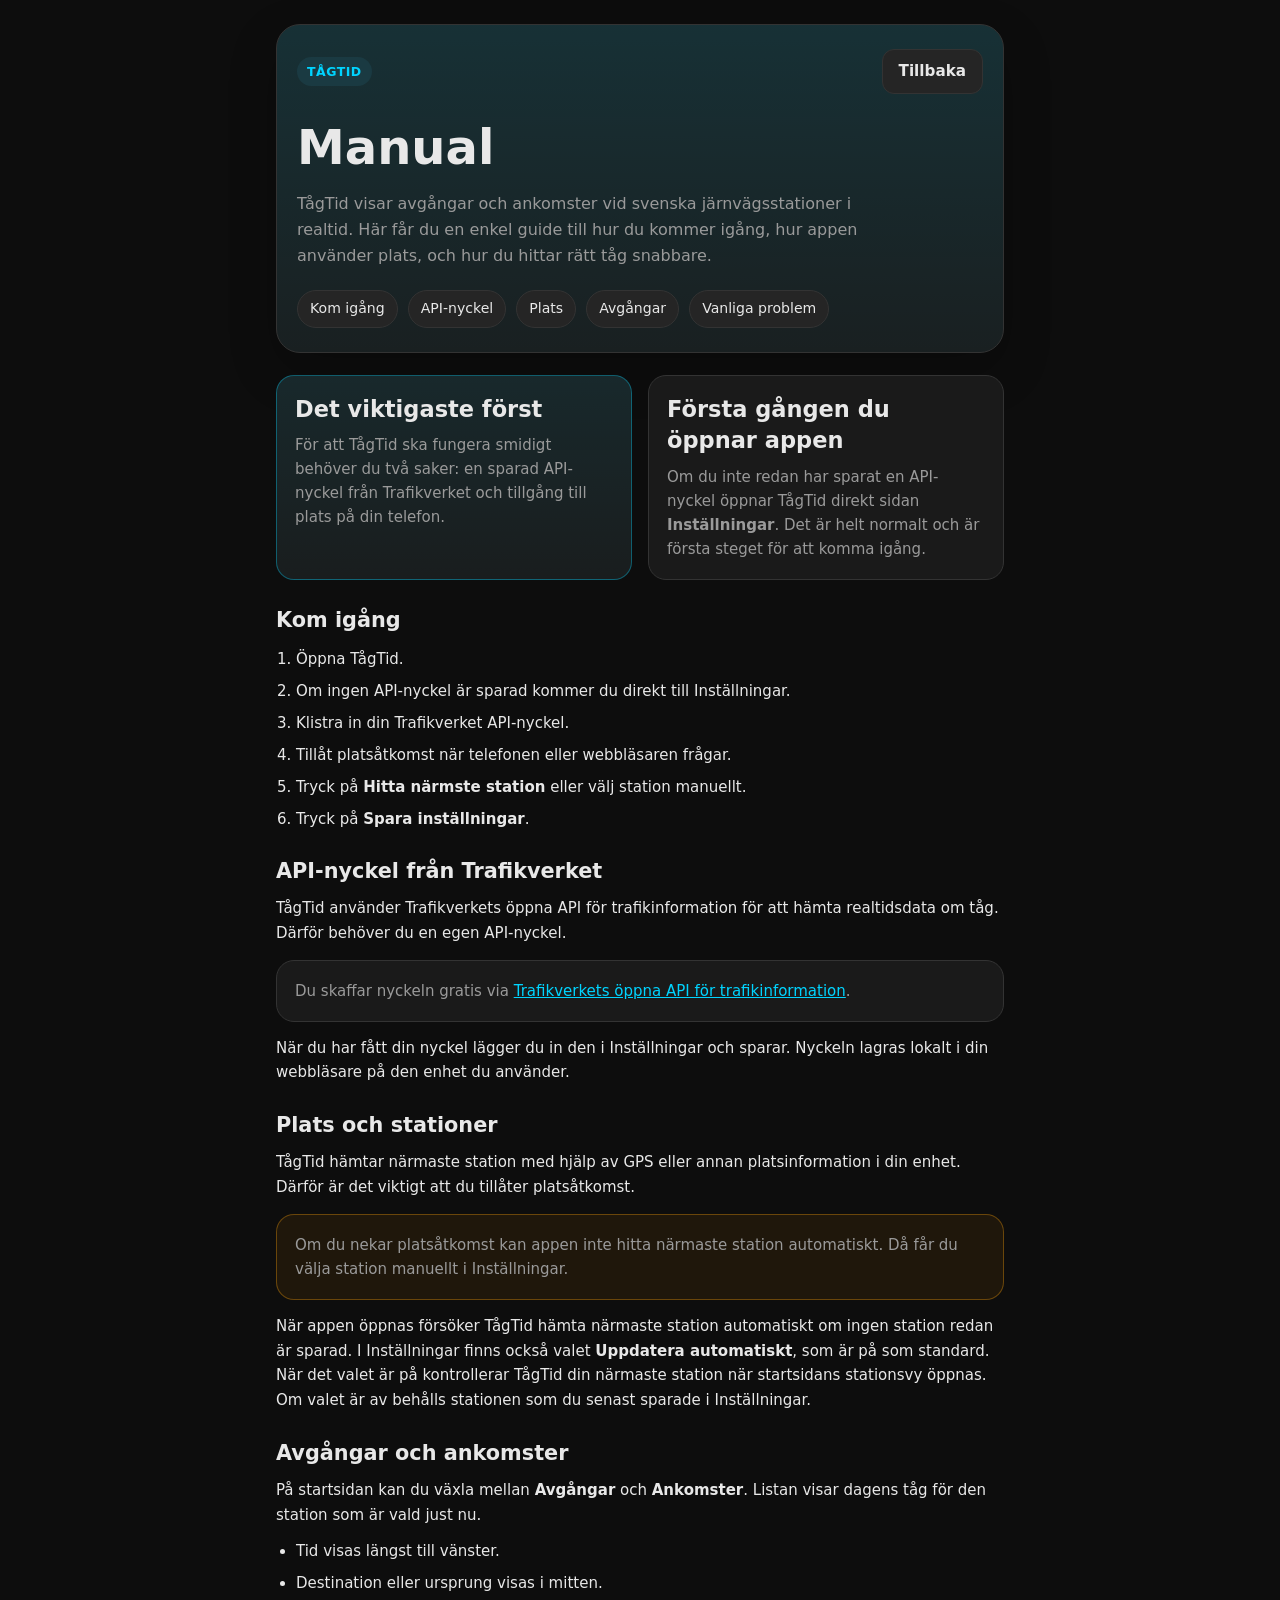
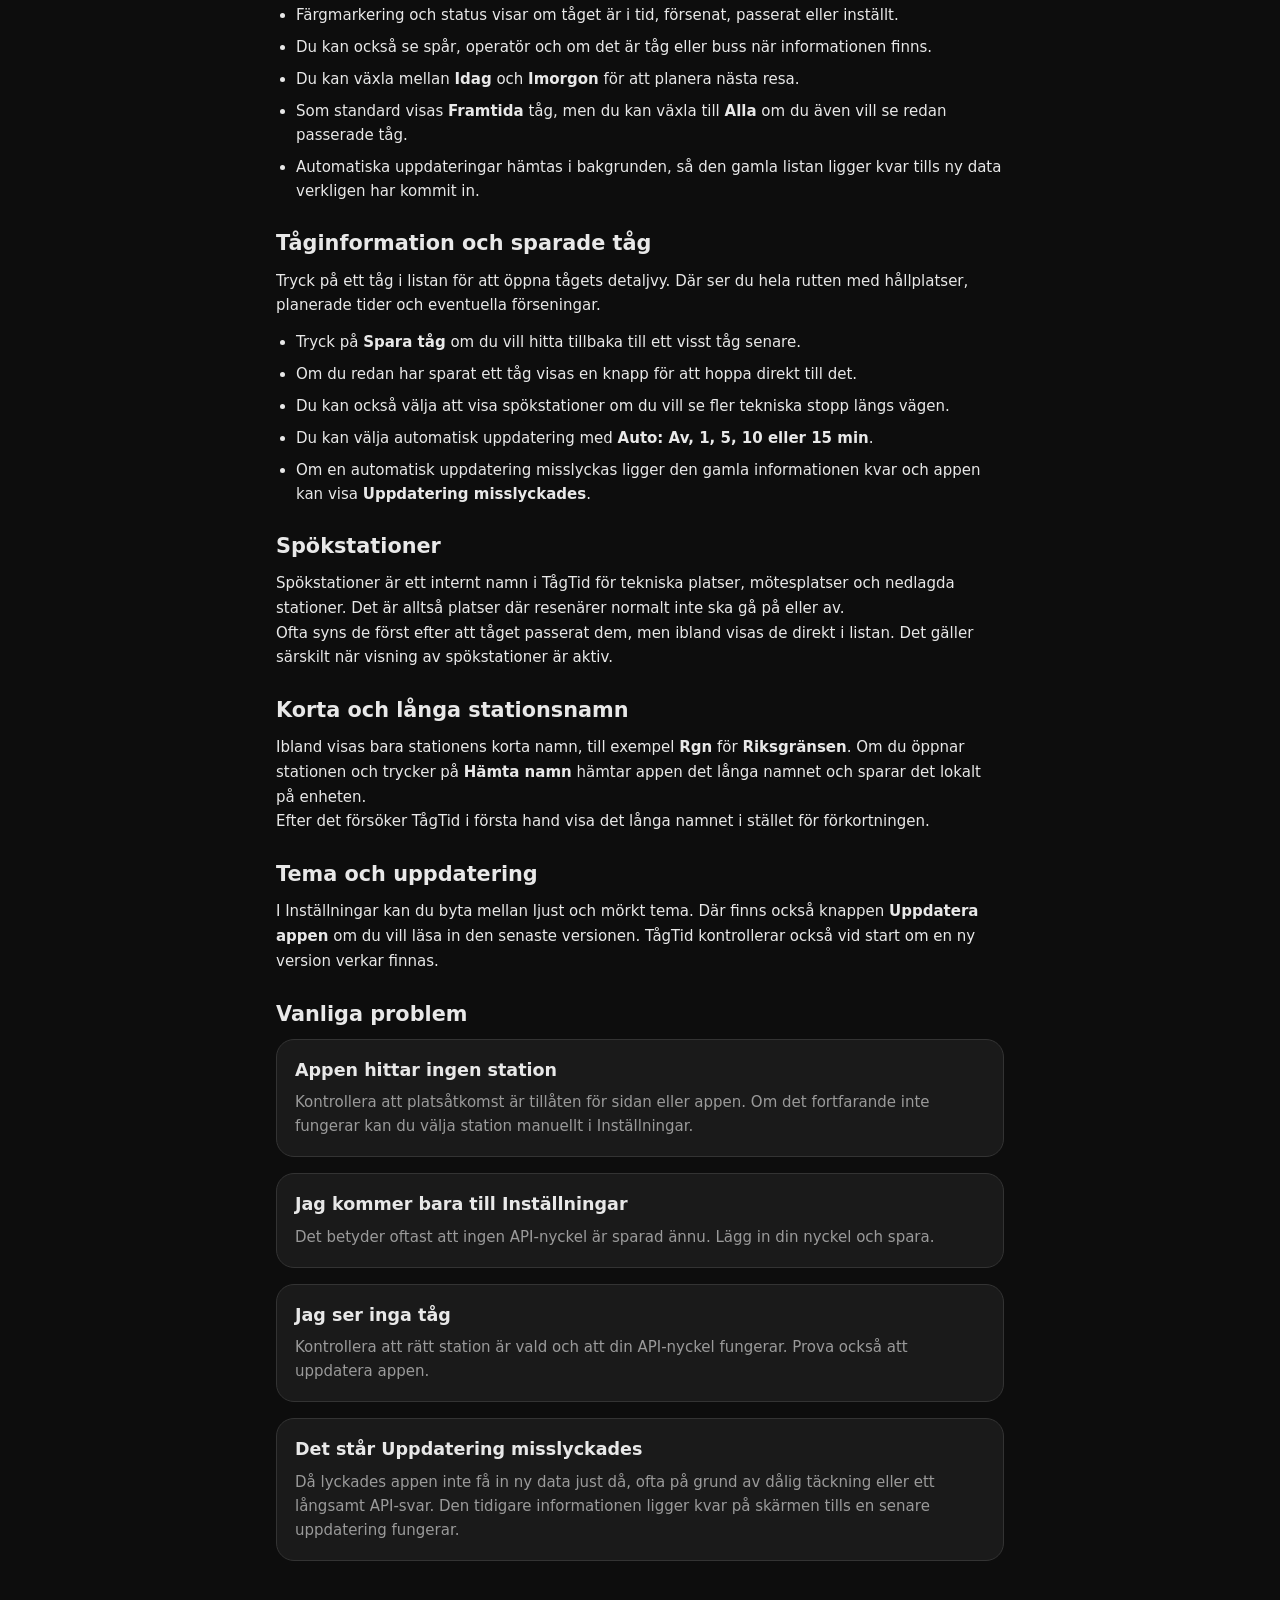
==== commit a5907e15: "Polish station filters and delay display" ====
--- a/manual.html
+++ b/manual.html
@@ -120,6 +120,8 @@
           <li>Destination eller ursprung visas i mitten.</li>
           <li>Färgmarkering och status visar om tåget är i tid, försenat, passerat eller inställt.</li>
           <li>Du kan också se spår, operatör och om det är tåg eller buss när informationen finns.</li>
+          <li>Du kan växla mellan <strong>Idag</strong> och <strong>Imorgon</strong> för att planera nästa resa.</li>
+          <li>Som standard visas <strong>Framtida</strong> tåg, men du kan växla till <strong>Alla</strong> om du även vill se redan passerade tåg.</li>
           <li>Automatiska uppdateringar hämtas i bakgrunden, så den gamla listan ligger kvar tills ny data verkligen har kommit in.</li>
         </ul>
       </section>
--- a/css/main.css
+++ b/css/main.css
@@ -133,6 +133,46 @@
   border-bottom-color: var(--accent);
 }
 
+.station-controls {
+  display: flex;
+  flex-wrap: wrap;
+  gap: 10px;
+  padding: 10px 14px 8px;
+  background: var(--surface);
+  border-bottom: 1px solid var(--border);
+}
+
+.segmented-control {
+  display: inline-flex;
+  align-items: center;
+  gap: 6px;
+  flex-wrap: wrap;
+}
+
+.segment-btn {
+  background: none;
+  border: 1px solid var(--border);
+  border-radius: 999px;
+  color: var(--muted);
+  font-size: 0.8rem;
+  font-weight: 600;
+  padding: 5px 12px;
+  cursor: pointer;
+  font-family: inherit;
+  transition: color 0.15s, border-color 0.15s, background 0.15s;
+}
+
+.segment-btn:hover {
+  border-color: var(--accent);
+  color: var(--accent);
+}
+
+.segment-btn.is-active {
+  border-color: var(--accent);
+  color: var(--accent);
+  background: var(--accent-soft);
+}
+
 /* --- Ghost station bar --- */
 .ghost-bar {
   display: flex;
@@ -227,6 +267,22 @@
   color: var(--ink);
   line-height: 1;
 }
+.train-time-group {
+  display: flex;
+  flex-direction: column;
+  gap: 4px;
+  align-items: flex-start;
+}
+.train-time-planned {
+  font-size: 0.76rem;
+  font-weight: 500;
+  color: var(--muted);
+  text-decoration: line-through;
+}
+.train-time-estimated {
+  color: var(--ink);
+}
+.train-item[data-status="delayed"] .train-time-planned { color: var(--yellow); }
 .train-info {
   display: flex;
   flex-direction: column;
